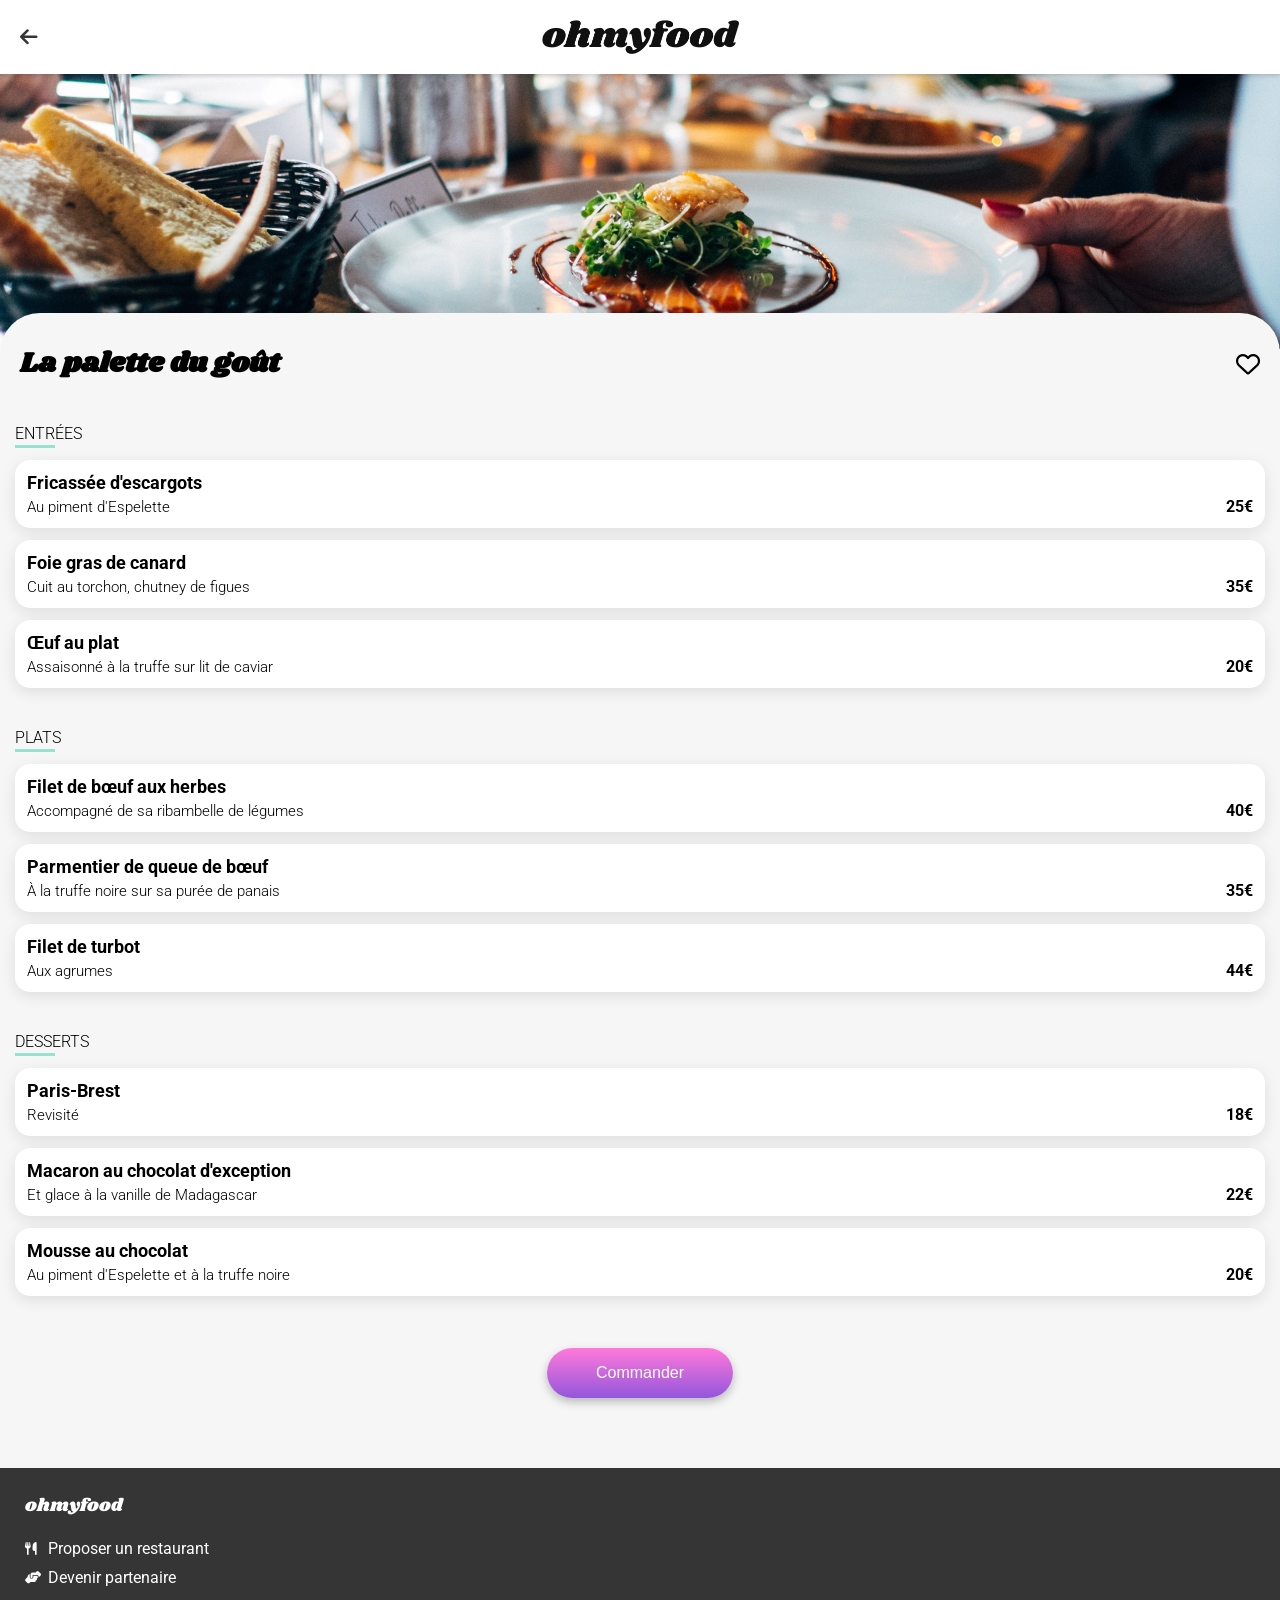
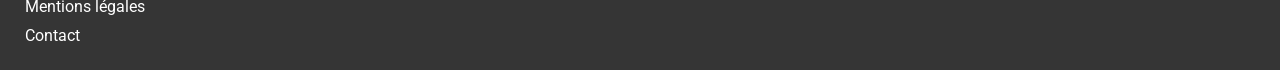
==== la-palette-du-gout.html @ 30484e8b "feat: add menu page" ====
<!DOCTYPE html>
<html lang="fr">
<head>
    <meta charset="UTF-8">
    <meta name="viewport" content="width=device-width, initial-scale=1.0">
    <link rel="stylesheet" href="https://cdnjs.cloudflare.com/ajax/libs/font-awesome/6.2.1/css/all.min.css" />
    <link rel="stylesheet" href="css/style.css">
    <title>La palette du goût - Ohmyfood</title>
</head>
<body>
    <header class="header">
        <a href="index.html" class="header__arrow">
            <i class="fa-solid fa-arrow-left"></i>
        </a>
        <img src="./assets/images/logo/ohmyfood.png" alt="Logo Ohmyfood" class="header__logo">
    </header>

    <main>
        <img src="assets/images/restaurants/jay-wennington-N_Y88TWmGwA-unsplash.jpg" alt="La palette du goût" class="hero-img">

        <section class="menu">
            <div class="container">
                <header class="menu__header">
                    <h1 class="menu__title">La palette du goût</h1>
                    <div class="heart-btn"> 
                        <input type="checkbox" id="heart-menu" class="heart-checkbox">
                        <label for="heart-menu" class="heart-label">
                            <i class="fa-regular fa-heart heart-icon heart-icon--empty"></i>
                            <i class="fa-solid fa-heart heart-icon heart-icon--full"></i>
                        </label>
                    </div>
                </header>

                <div class="menu__grid">
                    <section class="menu__category">
                        <h2 class="menu__category-title">Entrées</h2>
    
                        <div class="menu-item">
                            <input type="checkbox" id="item-1" class="menu-item__checkbox">
                            <label for="item-1" class="menu-item__container">
                                <div class="menu-item__content">
                                    <h3 class="menu-item__title">Fricassée d'escargots</h3>
                                    <p class="menu-item__subtitle">Au piment d'Espelette</p>
                                </div>
                                <div class="menu-item__price">25€</div>
                                <div class="menu-item__check">
                                    <div class="menu-item__icon">
                                        <i class="fa-solid fa-check"></i>
                                    </div>
                                </div>
                            </label>
                        </div>

                        <div class="menu-item">
                            <input type="checkbox" id="item-2" class="menu-item__checkbox">
                            <label for="item-2" class="menu-item__container">
                                <div class="menu-item__content">
                                    <h3 class="menu-item__title">Foie gras de canard</h3>
                                    <p class="menu-item__subtitle">Cuit au torchon, chutney de figues</p>
                                </div>
                                <div class="menu-item__price">35€</div>
                                <div class="menu-item__check">
                                    <div class="menu-item__icon">
                                        <i class="fa-solid fa-check"></i>
                                    </div>
                                </div>
                            </label>
                        </div>

                        <div class="menu-item">
                            <input type="checkbox" id="item-2" class="menu-item__checkbox">
                            <label for="item-2" class="menu-item__container">
                                <div class="menu-item__content">
                                    <h3 class="menu-item__title">Œuf au plat</h3>
                                    <p class="menu-item__subtitle">Assaisonné à la truffe sur lit de caviar</p>
                                </div>
                                <div class="menu-item__price">20€</div>
                                <div class="menu-item__check">
                                    <div class="menu-item__icon">
                                        <i class="fa-solid fa-check"></i>
                                    </div>
                                </div>
                            </label>
                        </div>
                    </section>

                    <section class="menu__category">
                        <h2 class="menu__category-title">Plats</h2>
    
                        <div class="menu-item">
                            <input type="checkbox" id="item-1" class="menu-item__checkbox">
                            <label for="item-1" class="menu-item__container">
                                <div class="menu-item__content">
                                    <h3 class="menu-item__title">Filet de bœuf aux herbes</h3>
                                    <p class="menu-item__subtitle">Accompagné de sa ribambelle de légumes</p>
                                </div>
                                <div class="menu-item__price">40€</div>
                                <div class="menu-item__check">
                                    <div class="menu-item__icon">
                                        <i class="fa-solid fa-check"></i>
                                    </div>
                                </div>
                            </label>
                        </div>

                        <div class="menu-item">
                            <input type="checkbox" id="item-2" class="menu-item__checkbox">
                            <label for="item-2" class="menu-item__container">
                                <div class="menu-item__content">
                                    <h3 class="menu-item__title">Parmentier de queue de bœuf</h3>
                                    <p class="menu-item__subtitle">À la truffe noire sur sa purée de panais</p>
                                </div>
                                <div class="menu-item__price">35€</div>
                                <div class="menu-item__check">
                                    <div class="menu-item__icon">
                                        <i class="fa-solid fa-check"></i>
                                    </div>
                                </div>
                            </label>
                        </div>

                        <div class="menu-item">
                            <input type="checkbox" id="item-2" class="menu-item__checkbox">
                            <label for="item-2" class="menu-item__container">
                                <div class="menu-item__content">
                                    <h3 class="menu-item__title">Filet de turbot</h3>
                                    <p class="menu-item__subtitle">Aux agrumes</p>
                                </div>
                                <div class="menu-item__price">44€</div>
                                <div class="menu-item__check">
                                    <div class="menu-item__icon">
                                        <i class="fa-solid fa-check"></i>
                                    </div>
                                </div>
                            </label>
                        </div>
                    </section>

                    <section class="menu__category">
                        <h2 class="menu__category-title">Desserts</h2>
    
                        <div class="menu-item">
                            <input type="checkbox" id="item-1" class="menu-item__checkbox">
                            <label for="item-1" class="menu-item__container">
                                <div class="menu-item__content">
                                    <h3 class="menu-item__title">Paris-Brest</h3>
                                    <p class="menu-item__subtitle">Revisité</p>
                                </div>
                                <div class="menu-item__price">18€</div>
                                <div class="menu-item__check">
                                    <div class="menu-item__icon">
                                        <i class="fa-solid fa-check"></i>
                                    </div>
                                </div>
                            </label>
                        </div>

                        <div class="menu-item">
                            <input type="checkbox" id="item-2" class="menu-item__checkbox">
                            <label for="item-2" class="menu-item__container">
                                <div class="menu-item__content">
                                    <h3 class="menu-item__title">Macaron au chocolat d'exception </h3>
                                    <p class="menu-item__subtitle">Et glace à la vanille de Madagascar</p>
                                </div>
                                <div class="menu-item__price">22€</div>
                                <div class="menu-item__check">
                                    <div class="menu-item__icon">
                                        <i class="fa-solid fa-check"></i>
                                    </div>
                                </div>
                            </label>
                        </div>

                        <div class="menu-item">
                            <input type="checkbox" id="item-2" class="menu-item__checkbox">
                            <label for="item-2" class="menu-item__container">
                                <div class="menu-item__content">
                                    <h3 class="menu-item__title">Mousse au chocolat </h3>
                                    <p class="menu-item__subtitle">Au piment d'Espelette et à la truffe noire</p>
                                </div>
                                <div class="menu-item__price">20€</div>
                                <div class="menu-item__check">
                                    <div class="menu-item__icon">
                                        <i class="fa-solid fa-check"></i>
                                    </div>
                                </div>
                            </label>
                        </div>
                    </section>
                    <div class="menu__order">
                        <button class="btn">Commander</button>
                    </div>
                 </div>
            </div>
        </section>
    </main>

    <footer class="footer">
        <div class="container">
            <span class="footer__logo">ohmyfood</span>
            <ul class="footer__list">
                <li class="footer__item"><a href="#" class="footer__link"><i class="fa-solid fa-utensils footer__icon"></i> Proposer un restaurant</a></li>
                <li class="footer__item"><a href="#" class="footer__link"><i class="fa-solid fa-handshake-angle footer__icon"></i> Devenir partenaire</a></li>
                <li class="footer__item"><a href="#" class="footer__link">Mentions légales</a></li>
                <li class="footer__item"><a href="mailto:contact@ohmyfood.com" class="footer__link">Contact</a></li>
            </ul>
        </div>
    </footer>

</body>
</html>
---- css/style.css ----
@import url("https://fonts.googleapis.com/css2?family=DM+Sans:ital,opsz,wght@0,9..40,100..1000;1,9..40,100..1000&family=Raleway:ital,wght@0,100..900;1,100..900&family=Roboto:ital,wght@0,100..900;1,100..900&family=Shrikhand&display=swap");
* {
  box-sizing: border-box;
}

body {
  margin: 0;
  padding: 0;
  font-family: "Roboto", sans-serif;
}

img {
  max-width: 100%;
  height: auto;
}

a {
  text-decoration: none;
  color: inherit;
}

h1, h2 {
  font-size: 24px;
  font-weight: 700;
}

h3 {
  font-size: 18px;
  font-weight: 700;
}

p {
  font-size: 18px;
  font-weight: 300;
}

.btn {
  border: none;
  padding: 16px 49px;
  border-radius: 100px;
  color: #FFFFFF;
  font-weight: 500;
  font-size: 16px;
  background: linear-gradient(180deg, #FF79DA 0%, #9356DC 100%);
  box-shadow: 0 4px 10px rgba(0, 0, 0, 0.25);
  cursor: pointer;
  transition: all 0.6s;
}
.btn:hover {
  opacity: 0.9;
  box-shadow: 0 4px 15px rgba(0, 0, 0, 0.35);
}

.card__btn {
  position: absolute;
  right: 25px;
  bottom: 25px;
  z-index: 10;
  width: 30px;
  height: 30px;
}
.card__btn .heart-checkbox {
  display: none;
}
.card__btn:hover .card__icon--full {
  transform: scale(1.1);
  opacity: 0.5;
}
.card__btn .heart-checkbox:checked + .heart-label .card__icon--full {
  opacity: 1;
  transform: scale(1);
}
.card__btn .heart-checkbox:checked + .heart-label .card__icon--empty {
  opacity: 0;
}

.heart-label {
  cursor: pointer;
  display: flex;
  justify-content: center;
  align-items: center;
  width: 100%;
  height: 100%;
  position: relative;
}

.card__icon {
  position: absolute;
  font-size: 22px;
  transition: all 0.3s ease-in-out;
}
.card__icon--empty {
  z-index: 2;
  color: #000;
}
.card__icon--full {
  z-index: 1;
  opacity: 0;
  transform: scale(0);
  background: linear-gradient(0deg, #9356DC 0%, #FF79DA 100%);
  -webkit-background-clip: text;
  background-clip: text;
  -webkit-text-fill-color: transparent;
}

header {
  display: flex;
  justify-content: center;
  align-items: center;
  padding: 20px;
  box-shadow: 0px 2px 4px 0px rgba(0, 0, 0, 0.1490196078);
  position: relative;
  z-index: 999;
}
header .header__logo {
  width: 197px;
  height: auto;
}
header .header__arrow {
  position: absolute;
  left: 20px;
  top: 50%;
  transform: translateY(-50%);
  font-size: 20px;
  color: #353535;
}

.location {
  display: flex;
  justify-content: center;
  align-items: center;
  background-color: #eaeaea;
  padding: 15px;
  gap: 15px;
  box-shadow: 0px 4px 4px 0px rgba(0, 0, 0, 0.2509803922);
}
.location__icon {
  color: #353535;
}
.location__text {
  font-weight: 700;
  color: #353535;
}

.hero {
  padding: 40px 20px;
  text-align: center;
  background-color: #F6F6F6;
}
.hero__title {
  margin: 0;
}
.hero__text {
  margin: 15px 0 30px 0;
  color: #4d4d4d;
}

.step {
  padding: 50px 20px;
}
.step__title {
  margin-bottom: 25px;
}
.step__list {
  display: flex;
  flex-direction: column;
  gap: 25px;
  padding-left: 12px;
  list-style: none;
  counter-reset: steps;
}
.step__item {
  display: flex;
  align-items: center;
  background-color: #F6F6F6;
  padding: 25px;
  border-radius: 20px;
  box-shadow: 0px 4px 15px 0px rgba(0, 0, 0, 0.1490196078);
  position: relative;
  cursor: pointer;
  transition: background-color 0.3s;
}
.step__item:hover {
  background-color: rgb(241.5, 233.875, 250.625);
}
.step__item:hover .step__icon {
  color: #9356DC;
}
.step__number {
  position: absolute;
  left: -12px;
  background-color: #9356DC;
  color: #FFFFFF;
  width: 24px;
  height: 24px;
  border-radius: 50%;
  display: flex;
  justify-content: center;
  align-items: center;
  font-size: 14px;
}
.step__icon {
  margin-right: 20px;
  color: #7e7e7e;
  font-size: 18px;
}
.step__text {
  font-weight: 700;
}

.restaurants {
  background-color: #f6f6f6;
  padding: 50px 20px;
}
.restaurants .container {
  max-width: 1280px;
  margin: 0 auto;
}
.restaurants__title {
  margin-bottom: 25px;
}

.cards {
  display: flex;
  flex-direction: column;
  gap: 18px;
}

.card {
  background-color: white;
  border-radius: 15px;
  position: relative;
  display: flex;
  flex-direction: column;
  box-shadow: 0 4px 15px rgba(0, 0, 0, 0.1);
  text-decoration: none;
  color: inherit;
  overflow: hidden;
}
.card__link {
  text-decoration: none;
  color: inherit;
  display: block;
}
.card__img {
  width: 100%;
  height: 175px;
  -o-object-fit: cover;
     object-fit: cover;
}
.card__badge {
  position: absolute;
  top: 15px;
  right: 15px;
  background-color: #99E2D0;
  color: rgb(38.7404580153, 136.2595419847, 112.213740458);
  padding: 7px 12px;
  border-radius: 2px;
  font-size: 14px;
  font-weight: 500;
  z-index: 1;
}
.card__content {
  padding: 15px;
  display: flex;
  justify-content: space-between;
  align-items: center;
  position: relative;
}
.card__txt h3 {
  margin: 0 0 5px 0;
}
.card__txt p {
  margin: 0;
  font-weight: 300;
}
.card__btn {
  position: absolute;
  right: 25px;
  bottom: 25px;
  z-index: 10;
  width: 30px;
  height: 30px;
}
.card__btn .heart-checkbox {
  display: none;
}
.card__btn .heart-checkbox:checked + .heart-label .card__icon--full {
  opacity: 1;
  transform: scale(1);
}
.card__btn .heart-checkbox:checked + .heart-label .card__icon--empty {
  opacity: 0;
}

.footer {
  background-color: #353535;
  padding: 25px;
  color: white;
}
.footer .container {
  max-width: 1280px;
  margin: 0 auto;
}
.footer__logo {
  color: white;
  font-family: "Shrikhand", cursive;
  font-size: 18px;
  display: block;
  margin-bottom: 20px;
}
.footer__list {
  list-style: none;
  padding: 0;
  margin: 0;
}
.footer__item {
  margin-bottom: 10px;
}
.footer__item:last-child {
  margin-bottom: 0;
}
.footer__link {
  color: white;
  text-decoration: none;
  display: flex;
  align-items: center;
  gap: 10px;
}
.footer__link:hover {
  text-decoration: underline;
}
.footer__icon {
  width: 13px;
  font-size: 13px;
}

.hero-img {
  width: 100%;
  height: 275px;
  -o-object-fit: cover;
     object-fit: cover;
}

.menu {
  background-color: #F6F6F6;
  border-radius: 40px 40px 0 0;
  position: relative;
  margin-top: -40px;
  padding: 30px 15px;
}
.menu__header {
  display: flex;
  align-items: center;
  justify-content: space-between;
  padding: 0 5px;
  background-color: transparent;
  box-shadow: none;
}
.menu__title {
  font-family: "Shrikhand", cursive;
  font-size: 28px;
  margin: 0;
}

.heart-btn {
  position: relative;
  cursor: pointer;
}
.heart-btn .heart-checkbox {
  display: none;
}
.heart-btn .heart-label {
  font-size: 24px;
  cursor: pointer;
  display: flex;
  align-items: center;
  justify-content: center;
  position: relative;
}
.heart-btn .heart-icon {
  transition: opacity 0.3s ease-in-out;
}
.heart-btn .heart-icon--full {
  position: absolute;
  background: linear-gradient(#9356DC, #FF79DA);
  -webkit-background-clip: text;
  -webkit-text-fill-color: transparent;
  opacity: 0;
}
.heart-btn .heart-checkbox:checked + .heart-label .heart-icon--full {
  opacity: 1;
}
.heart-btn .heart-checkbox:checked + .heart-label .heart-icon--empty {
  opacity: 0;
}

.menu__category {
  margin-top: 40px;
}
.menu__category-title {
  font-size: 16px;
  font-weight: 300;
  text-transform: uppercase;
  position: relative;
  padding-bottom: 5px;
  margin-bottom: 12px;
}
.menu__category-title::after {
  content: "";
  position: absolute;
  left: 0;
  bottom: 0;
  width: 40px;
  height: 3px;
  background-color: #99E2D0;
}

.menu-item {
  background-color: #FFFFFF;
  border-radius: 15px;
  margin-bottom: 12px;
  box-shadow: 0 4px 15px rgba(0, 0, 0, 0.1);
  overflow: hidden;
  width: 100%;
}
.menu-item__checkbox {
  display: none;
}
.menu-item__container {
  display: flex;
  cursor: pointer;
  width: 100%;
}
.menu-item__content {
  padding: 12px;
  flex: 1;
  min-width: 0;
}
.menu-item__content h3, .menu-item__content p {
  margin: 0;
  white-space: nowrap;
  overflow: hidden;
  text-overflow: ellipsis;
}
.menu-item__content h3 {
  font-size: 18px;
  font-weight: 700;
}
.menu-item__content p {
  font-size: 15px;
  font-weight: 300;
  margin-top: 5px;
}
.menu-item__price {
  display: flex;
  align-items: flex-end;
  padding: 12px;
  font-weight: 700;
  transition: margin-right 0.5s ease;
}
.menu-item__check {
  background-color: #99E2D0;
  margin-right: -60px;
  width: 60px;
  display: flex;
  align-items: center;
  justify-content: center;
  transition: margin-right 0.5s ease;
}
.menu-item__icon {
  height: 20px;
  width: 20px;
  background-color: #FFFFFF;
  display: flex;
  align-items: center;
  justify-content: center;
  border-radius: 50%;
}
.menu-item__icon i {
  color: #99E2D0;
  font-size: 12px;
}
.menu-item__checkbox:checked + .menu-item__container .menu-item__check {
  margin-right: 0;
}

.menu__order {
  display: flex;
  justify-content: center;
  padding: 40px 0;
}/*# sourceMappingURL=style.css.map */
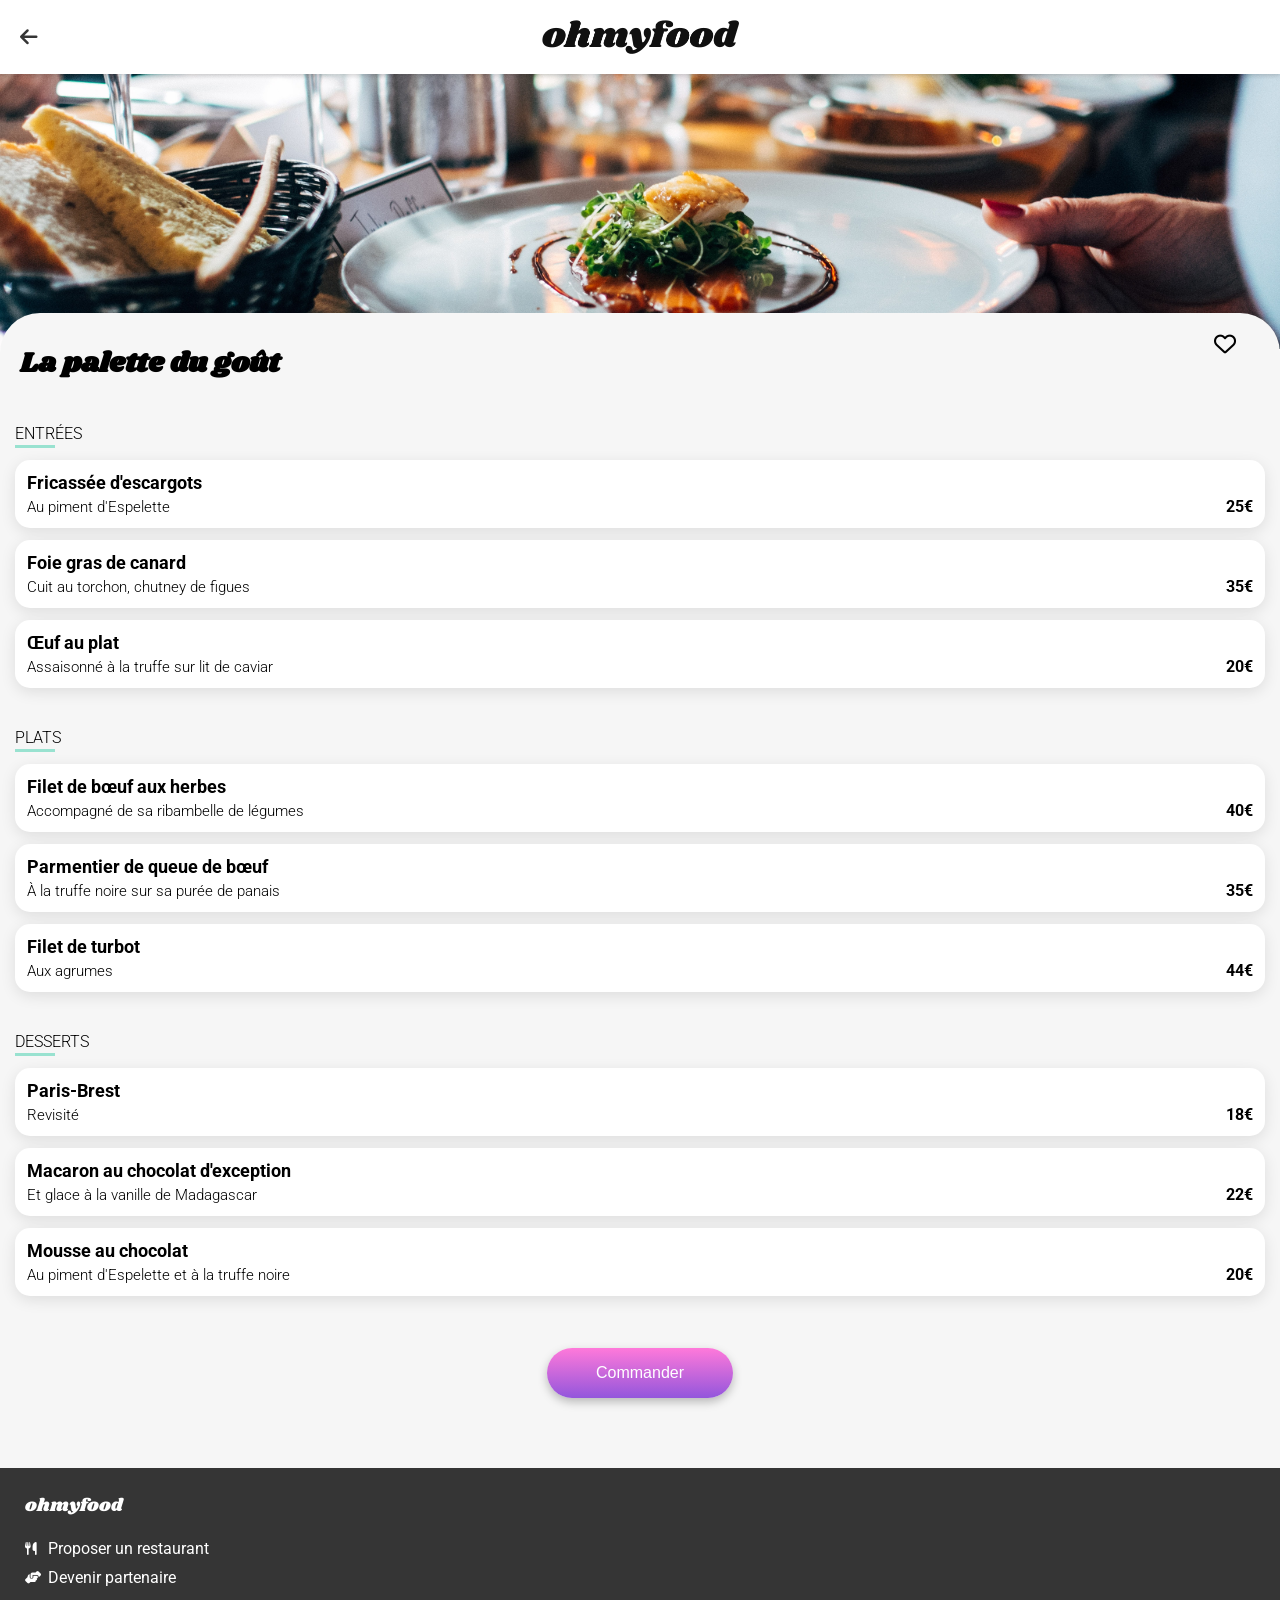
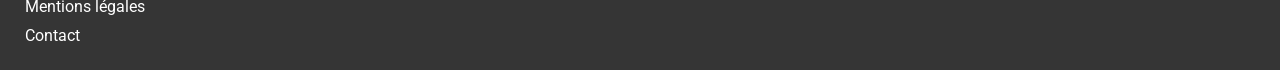
==== commit 53259877: "refactor: unify heart component and fix menu interactions" ====
--- a/la-palette-du-gout.html
+++ b/la-palette-du-gout.html
@@ -23,10 +23,10 @@
                 <header class="menu__header">
                     <h1 class="menu__title">La palette du goût</h1>
                     <div class="heart-btn"> 
-                        <input type="checkbox" id="heart-menu" class="heart-checkbox">
-                        <label for="heart-menu" class="heart-label">
-                            <i class="fa-regular fa-heart heart-icon heart-icon--empty"></i>
-                            <i class="fa-solid fa-heart heart-icon heart-icon--full"></i>
+                        <input type="checkbox" id="heart-palette" class="heart-checkbox">
+                        <label for="heart-palette" class="heart-label">
+                            <i class="fa-regular fa-heart card__icon card__icon--empty"></i>
+                            <i class="fa-solid fa-heart card__icon card__icon--full"></i>
                         </label>
                     </div>
                 </header>
@@ -68,8 +68,8 @@
                         </div>
 
                         <div class="menu-item">
-                            <input type="checkbox" id="item-2" class="menu-item__checkbox">
-                            <label for="item-2" class="menu-item__container">
+                            <input type="checkbox" id="item-3" class="menu-item__checkbox">
+                            <label for="item-3" class="menu-item__container">
                                 <div class="menu-item__content">
                                     <h3 class="menu-item__title">Œuf au plat</h3>
                                     <p class="menu-item__subtitle">Assaisonné à la truffe sur lit de caviar</p>
@@ -88,8 +88,8 @@
                         <h2 class="menu__category-title">Plats</h2>
     
                         <div class="menu-item">
-                            <input type="checkbox" id="item-1" class="menu-item__checkbox">
-                            <label for="item-1" class="menu-item__container">
+                            <input type="checkbox" id="item-4" class="menu-item__checkbox">
+                            <label for="item-4" class="menu-item__container">
                                 <div class="menu-item__content">
                                     <h3 class="menu-item__title">Filet de bœuf aux herbes</h3>
                                     <p class="menu-item__subtitle">Accompagné de sa ribambelle de légumes</p>
@@ -104,8 +104,8 @@
                         </div>
 
                         <div class="menu-item">
-                            <input type="checkbox" id="item-2" class="menu-item__checkbox">
-                            <label for="item-2" class="menu-item__container">
+                            <input type="checkbox" id="item-5" class="menu-item__checkbox">
+                            <label for="item-5" class="menu-item__container">
                                 <div class="menu-item__content">
                                     <h3 class="menu-item__title">Parmentier de queue de bœuf</h3>
                                     <p class="menu-item__subtitle">À la truffe noire sur sa purée de panais</p>
@@ -120,8 +120,8 @@
                         </div>
 
                         <div class="menu-item">
-                            <input type="checkbox" id="item-2" class="menu-item__checkbox">
-                            <label for="item-2" class="menu-item__container">
+                            <input type="checkbox" id="item-6" class="menu-item__checkbox">
+                            <label for="item-6" class="menu-item__container">
                                 <div class="menu-item__content">
                                     <h3 class="menu-item__title">Filet de turbot</h3>
                                     <p class="menu-item__subtitle">Aux agrumes</p>
@@ -140,8 +140,8 @@
                         <h2 class="menu__category-title">Desserts</h2>
     
                         <div class="menu-item">
-                            <input type="checkbox" id="item-1" class="menu-item__checkbox">
-                            <label for="item-1" class="menu-item__container">
+                            <input type="checkbox" id="item-7" class="menu-item__checkbox">
+                            <label for="item-7" class="menu-item__container">
                                 <div class="menu-item__content">
                                     <h3 class="menu-item__title">Paris-Brest</h3>
                                     <p class="menu-item__subtitle">Revisité</p>
@@ -156,8 +156,8 @@
                         </div>
 
                         <div class="menu-item">
-                            <input type="checkbox" id="item-2" class="menu-item__checkbox">
-                            <label for="item-2" class="menu-item__container">
+                            <input type="checkbox" id="item-8" class="menu-item__checkbox">
+                            <label for="item-8" class="menu-item__container">
                                 <div class="menu-item__content">
                                     <h3 class="menu-item__title">Macaron au chocolat d'exception </h3>
                                     <p class="menu-item__subtitle">Et glace à la vanille de Madagascar</p>
@@ -172,8 +172,8 @@
                         </div>
 
                         <div class="menu-item">
-                            <input type="checkbox" id="item-2" class="menu-item__checkbox">
-                            <label for="item-2" class="menu-item__container">
+                            <input type="checkbox" id="item-9" class="menu-item__checkbox">
+                            <label for="item-9" class="menu-item__container">
                                 <div class="menu-item__content">
                                     <h3 class="menu-item__title">Mousse au chocolat </h3>
                                     <p class="menu-item__subtitle">Au piment d'Espelette et à la truffe noire</p>
@@ -206,6 +206,6 @@
             </ul>
         </div>
     </footer>
-
+    
 </body>
 </html>
--- a/css/style.css
+++ b/css/style.css
@@ -51,7 +51,7 @@
   box-shadow: 0 4px 15px rgba(0, 0, 0, 0.35);
 }
 
-.card__btn {
+.heart-btn {
   position: absolute;
   right: 25px;
   bottom: 25px;
@@ -59,18 +59,14 @@
   width: 30px;
   height: 30px;
 }
-.card__btn .heart-checkbox {
+.heart-btn .heart-checkbox {
   display: none;
 }
-.card__btn:hover .card__icon--full {
-  transform: scale(1.1);
-  opacity: 0.5;
-}
-.card__btn .heart-checkbox:checked + .heart-label .card__icon--full {
+.heart-btn .heart-checkbox:checked + .heart-label .card__icon--full {
   opacity: 1;
   transform: scale(1);
 }
-.card__btn .heart-checkbox:checked + .heart-label .card__icon--empty {
+.heart-btn .heart-checkbox:checked + .heart-label .card__icon--empty {
   opacity: 0;
 }
 
@@ -363,38 +359,6 @@
   margin: 0;
 }
 
-.heart-btn {
-  position: relative;
-  cursor: pointer;
-}
-.heart-btn .heart-checkbox {
-  display: none;
-}
-.heart-btn .heart-label {
-  font-size: 24px;
-  cursor: pointer;
-  display: flex;
-  align-items: center;
-  justify-content: center;
-  position: relative;
-}
-.heart-btn .heart-icon {
-  transition: opacity 0.3s ease-in-out;
-}
-.heart-btn .heart-icon--full {
-  position: absolute;
-  background: linear-gradient(#9356DC, #FF79DA);
-  -webkit-background-clip: text;
-  -webkit-text-fill-color: transparent;
-  opacity: 0;
-}
-.heart-btn .heart-checkbox:checked + .heart-label .heart-icon--full {
-  opacity: 1;
-}
-.heart-btn .heart-checkbox:checked + .heart-label .heart-icon--empty {
-  opacity: 0;
-}
-
 .menu__category {
   margin-top: 40px;
 }
@@ -457,7 +421,6 @@
   align-items: flex-end;
   padding: 12px;
   font-weight: 700;
-  transition: margin-right 0.5s ease;
 }
 .menu-item__check {
   background-color: #99E2D0;
